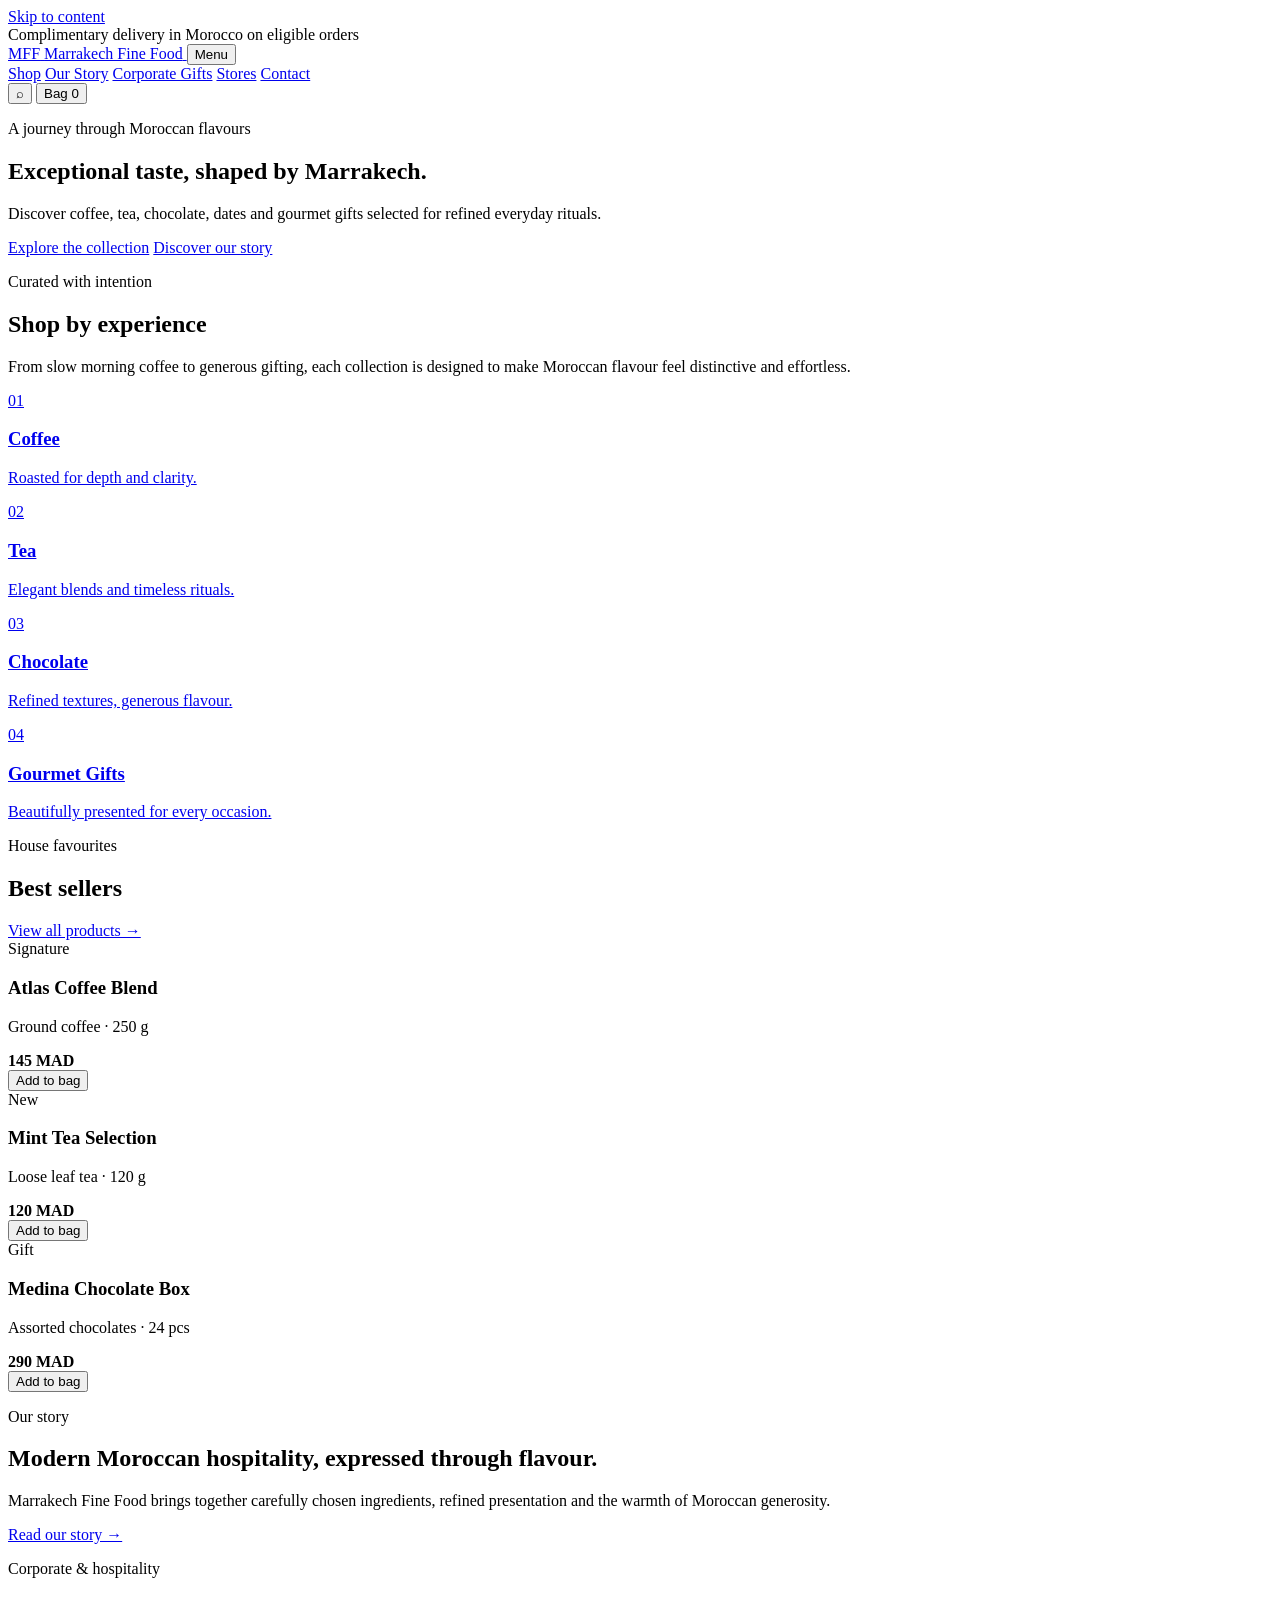
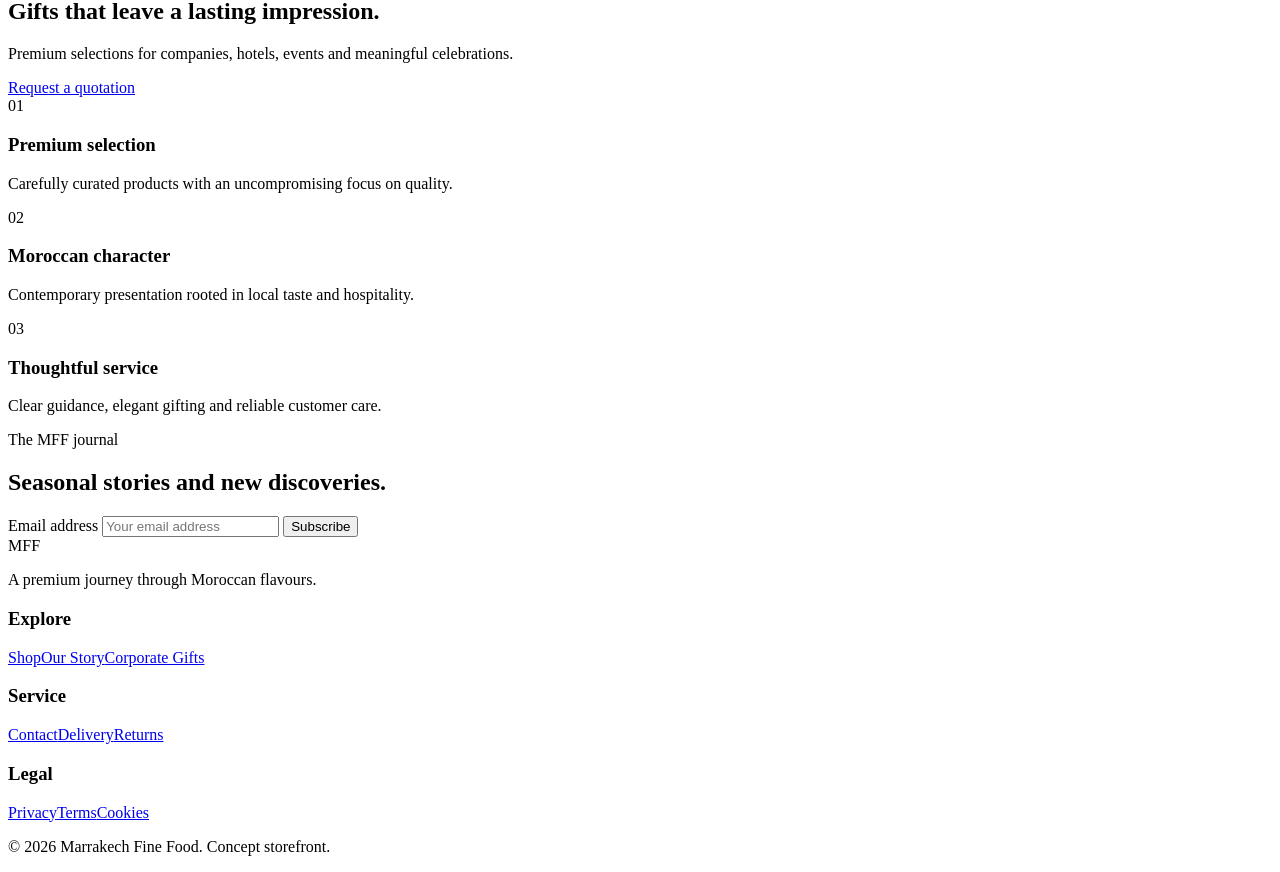
==== index.html @ 8bb1bcb6 "Build premium homepage structure" ====
<!doctype html>
<html lang="en">
<head>
  <meta charset="utf-8" />
  <meta name="viewport" content="width=device-width, initial-scale=1" />
  <meta name="description" content="Marrakech Fine Food — a premium journey through Moroccan flavours." />
  <title>Marrakech Fine Food</title>
  <link rel="preconnect" href="https://fonts.googleapis.com">
  <link rel="preconnect" href="https://fonts.gstatic.com" crossorigin>
  <link href="https://fonts.googleapis.com/css2?family=Cormorant+Garamond:wght@500;600;700&family=Inter:wght@400;500;600&display=swap" rel="stylesheet">
  <link rel="stylesheet" href="styles.css" />
</head>
<body>
  <a class="skip-link" href="#main">Skip to content</a>

  <div class="announcement">Complimentary delivery in Morocco on eligible orders</div>

  <header class="site-header">
    <a class="brand" href="#" aria-label="Marrakech Fine Food home">
      <span class="brand-mark">MFF</span>
      <span>Marrakech Fine Food</span>
    </a>

    <button class="menu-toggle" aria-expanded="false" aria-controls="primary-nav">Menu</button>

    <nav id="primary-nav" class="primary-nav" aria-label="Primary navigation">
      <a href="#shop">Shop</a>
      <a href="#story">Our Story</a>
      <a href="#gifts">Corporate Gifts</a>
      <a href="#stores">Stores</a>
      <a href="#contact">Contact</a>
    </nav>

    <div class="header-actions">
      <button class="icon-button" aria-label="Search">⌕</button>
      <button class="icon-button" aria-label="Shopping bag">Bag <span class="cart-count">0</span></button>
    </div>
  </header>

  <main id="main">
    <section class="hero">
      <div class="hero-overlay"></div>
      <div class="hero-content reveal">
        <p class="eyebrow">A journey through Moroccan flavours</p>
        <h1>Exceptional taste, shaped by Marrakech.</h1>
        <p class="hero-copy">Discover coffee, tea, chocolate, dates and gourmet gifts selected for refined everyday rituals.</p>
        <div class="hero-actions">
          <a class="button button-primary" href="#shop">Explore the collection</a>
          <a class="button button-secondary" href="#story">Discover our story</a>
        </div>
      </div>
    </section>

    <section id="shop" class="section section-intro">
      <div>
        <p class="eyebrow">Curated with intention</p>
        <h2>Shop by experience</h2>
      </div>
      <p>From slow morning coffee to generous gifting, each collection is designed to make Moroccan flavour feel distinctive and effortless.</p>
    </section>

    <section class="category-grid" aria-label="Featured categories">
      <a class="category-card category-coffee reveal" href="#">
        <span>01</span><h3>Coffee</h3><p>Roasted for depth and clarity.</p>
      </a>
      <a class="category-card category-tea reveal" href="#">
        <span>02</span><h3>Tea</h3><p>Elegant blends and timeless rituals.</p>
      </a>
      <a class="category-card category-chocolate reveal" href="#">
        <span>03</span><h3>Chocolate</h3><p>Refined textures, generous flavour.</p>
      </a>
      <a class="category-card category-gifts reveal" href="#">
        <span>04</span><h3>Gourmet Gifts</h3><p>Beautifully presented for every occasion.</p>
      </a>
    </section>

    <section class="section products-section">
      <div class="section-heading">
        <div><p class="eyebrow">House favourites</p><h2>Best sellers</h2></div>
        <a class="text-link" href="#">View all products →</a>
      </div>
      <div class="product-grid">
        <article class="product-card reveal">
          <div class="product-image product-image-one"><span>Signature</span></div>
          <div class="product-meta"><div><h3>Atlas Coffee Blend</h3><p>Ground coffee · 250 g</p></div><strong>145 MAD</strong></div>
          <button class="add-to-cart" data-product="Atlas Coffee Blend">Add to bag</button>
        </article>
        <article class="product-card reveal">
          <div class="product-image product-image-two"><span>New</span></div>
          <div class="product-meta"><div><h3>Mint Tea Selection</h3><p>Loose leaf tea · 120 g</p></div><strong>120 MAD</strong></div>
          <button class="add-to-cart" data-product="Mint Tea Selection">Add to bag</button>
        </article>
        <article class="product-card reveal">
          <div class="product-image product-image-three"><span>Gift</span></div>
          <div class="product-meta"><div><h3>Medina Chocolate Box</h3><p>Assorted chocolates · 24 pcs</p></div><strong>290 MAD</strong></div>
          <button class="add-to-cart" data-product="Medina Chocolate Box">Add to bag</button>
        </article>
      </div>
    </section>

    <section id="story" class="story-section">
      <div class="story-image" role="img" aria-label="Moroccan gourmet table styling"></div>
      <div class="story-content reveal">
        <p class="eyebrow">Our story</p>
        <h2>Modern Moroccan hospitality, expressed through flavour.</h2>
        <p>Marrakech Fine Food brings together carefully chosen ingredients, refined presentation and the warmth of Moroccan generosity.</p>
        <a class="text-link" href="#">Read our story →</a>
      </div>
    </section>

    <section id="gifts" class="gift-section">
      <div class="gift-content reveal">
        <p class="eyebrow">Corporate & hospitality</p>
        <h2>Gifts that leave a lasting impression.</h2>
        <p>Premium selections for companies, hotels, events and meaningful celebrations.</p>
        <a class="button button-light" href="#contact">Request a quotation</a>
      </div>
    </section>

    <section id="stores" class="section service-grid">
      <article><span>01</span><h3>Premium selection</h3><p>Carefully curated products with an uncompromising focus on quality.</p></article>
      <article><span>02</span><h3>Moroccan character</h3><p>Contemporary presentation rooted in local taste and hospitality.</p></article>
      <article><span>03</span><h3>Thoughtful service</h3><p>Clear guidance, elegant gifting and reliable customer care.</p></article>
    </section>

    <section id="contact" class="newsletter">
      <div><p class="eyebrow">The MFF journal</p><h2>Seasonal stories and new discoveries.</h2></div>
      <form class="newsletter-form">
        <label class="sr-only" for="email">Email address</label>
        <input id="email" name="email" type="email" placeholder="Your email address" required />
        <button type="submit">Subscribe</button>
      </form>
    </section>
  </main>

  <footer class="site-footer">
    <div class="footer-brand"><span class="brand-mark">MFF</span><p>A premium journey through Moroccan flavours.</p></div>
    <div><h3>Explore</h3><a href="#shop">Shop</a><a href="#story">Our Story</a><a href="#gifts">Corporate Gifts</a></div>
    <div><h3>Service</h3><a href="#contact">Contact</a><a href="#">Delivery</a><a href="#">Returns</a></div>
    <div><h3>Legal</h3><a href="#">Privacy</a><a href="#">Terms</a><a href="#">Cookies</a></div>
    <p class="copyright">© 2026 Marrakech Fine Food. Concept storefront.</p>
  </footer>

  <div class="toast" role="status" aria-live="polite"></div>
  <script src="script.js"></script>
</body>
</html>
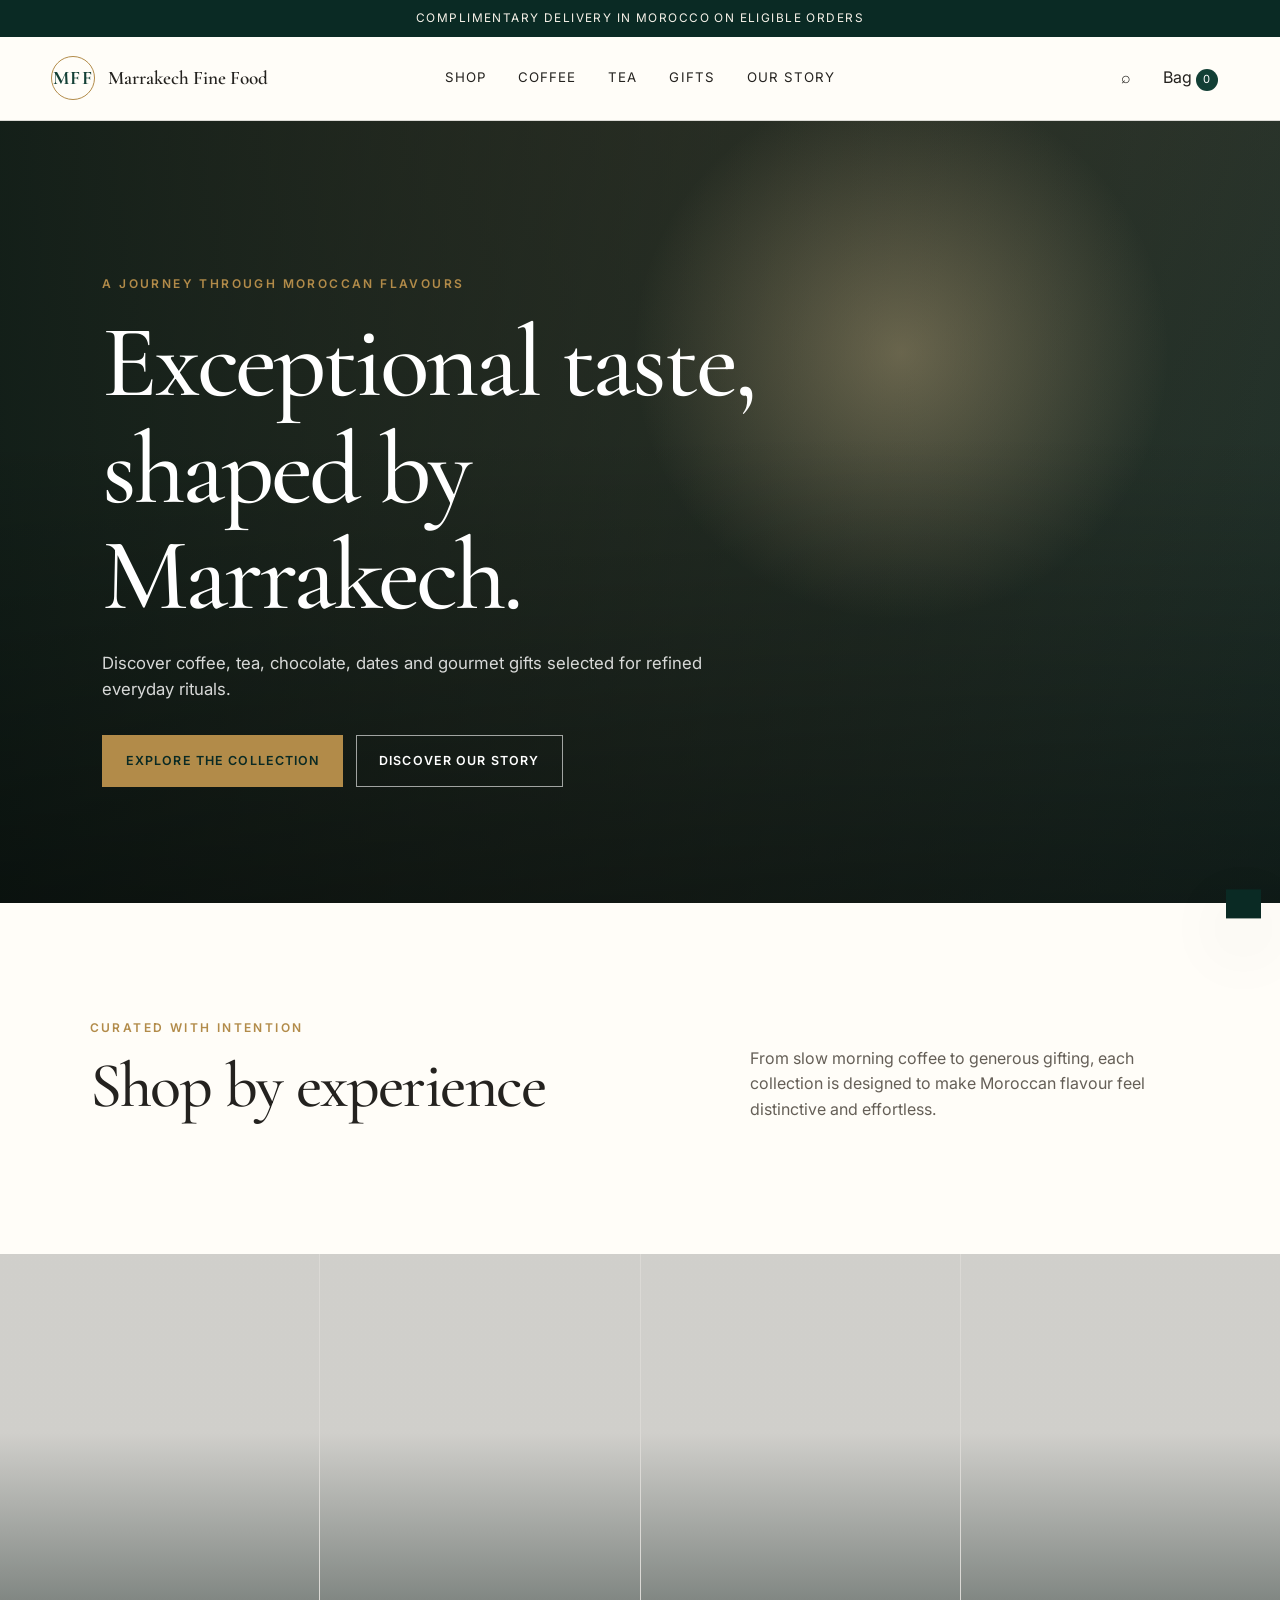
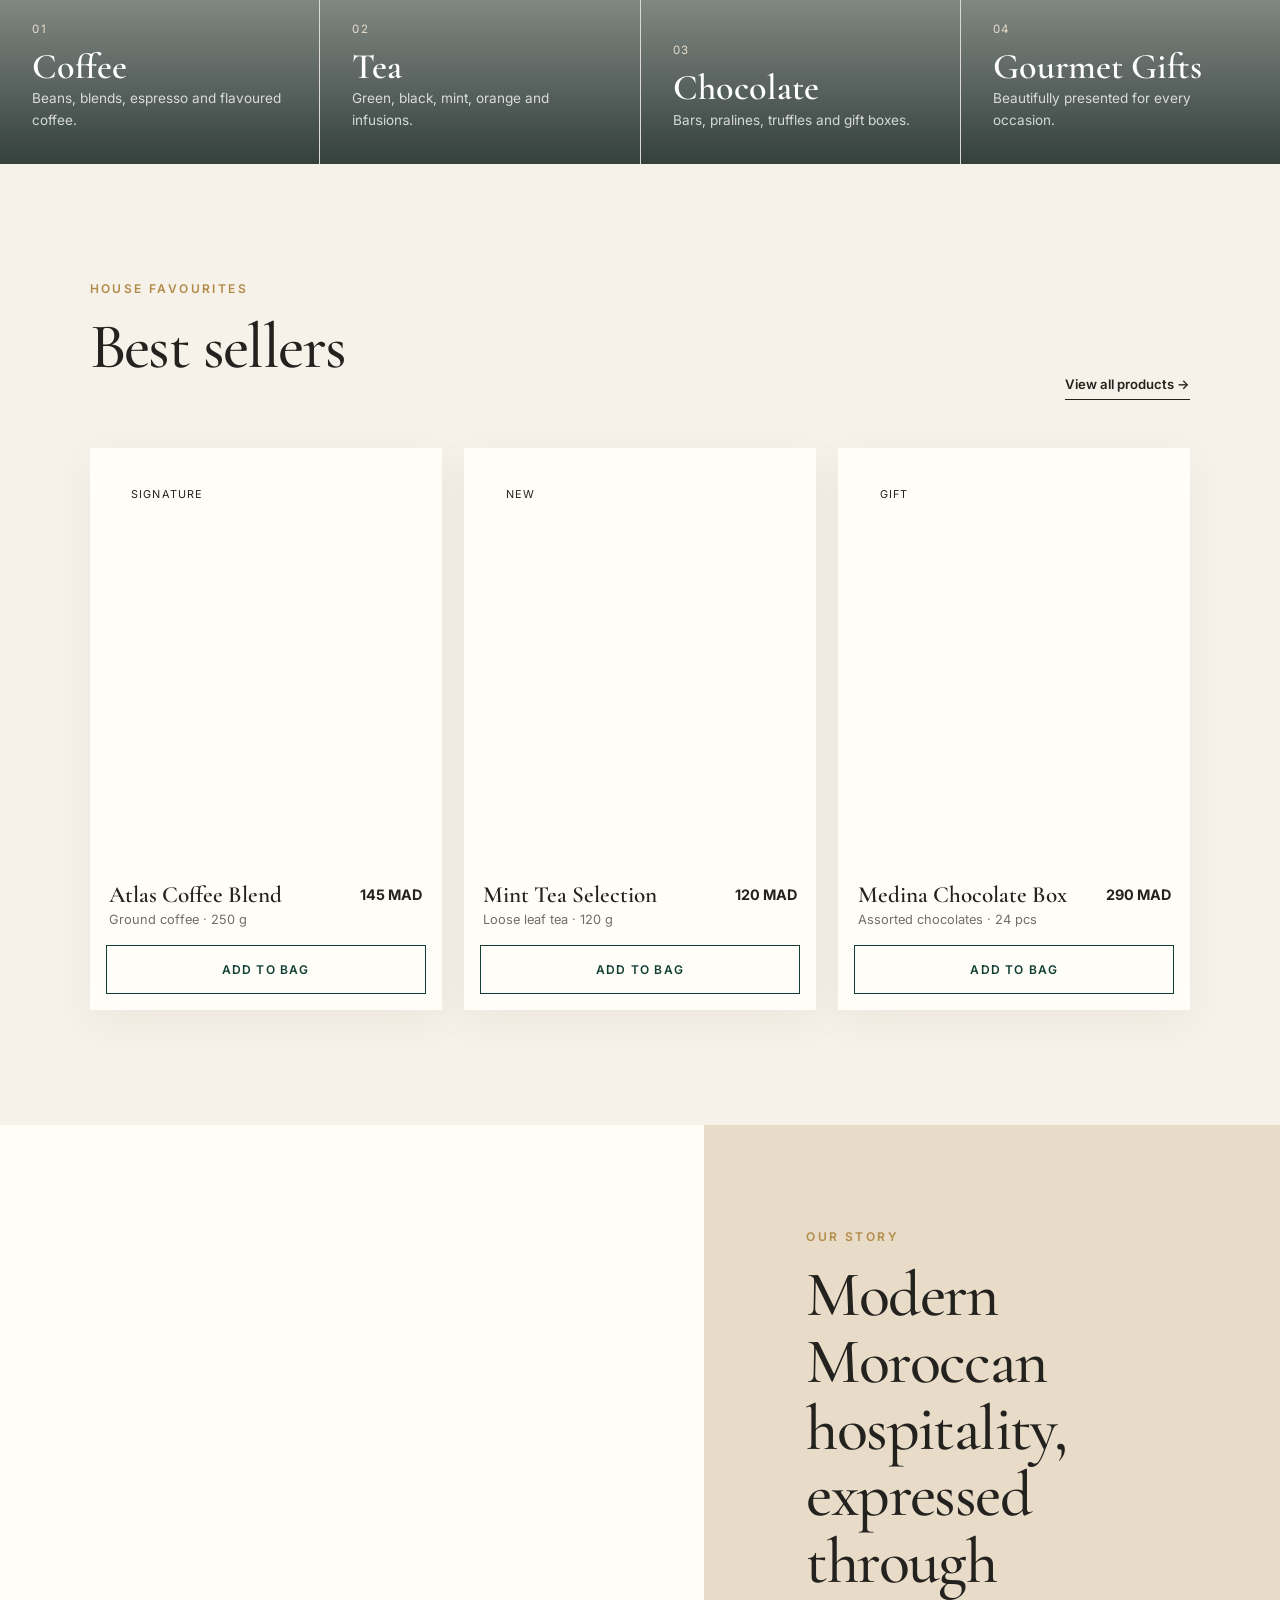
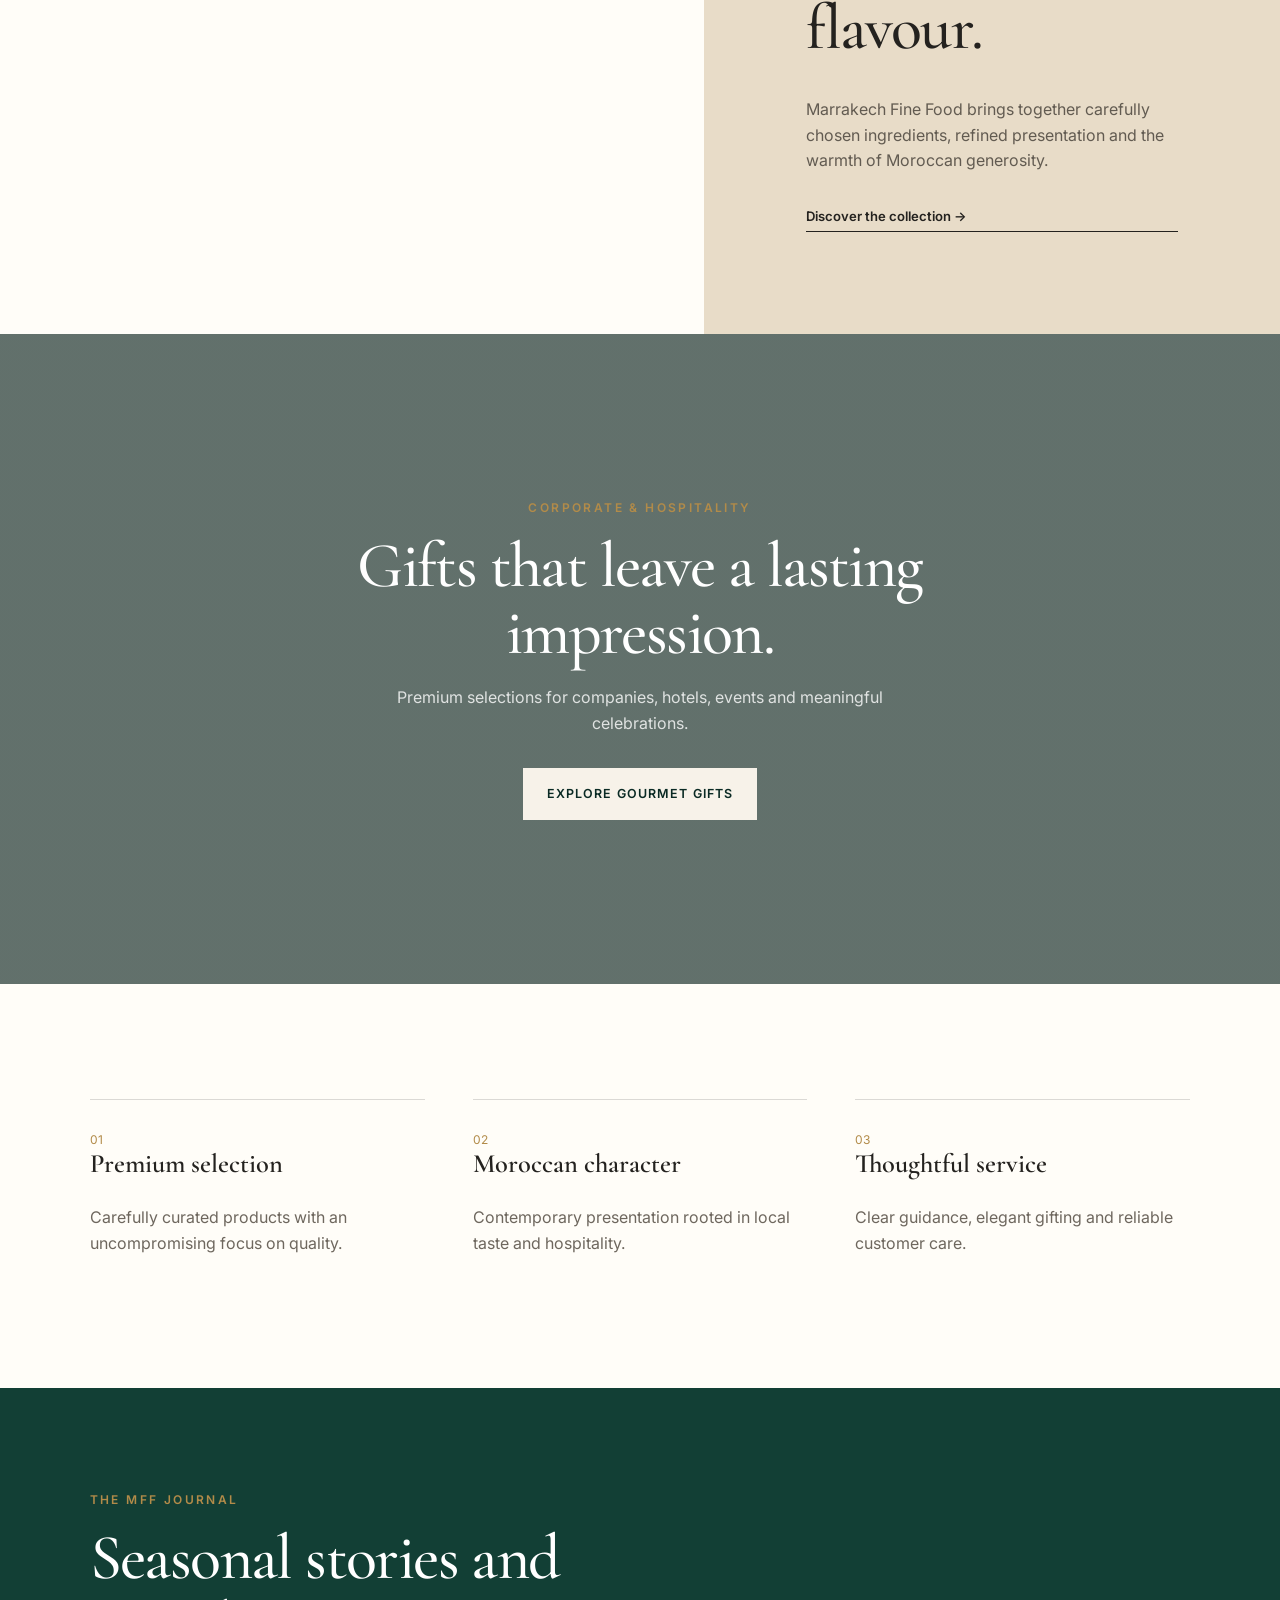
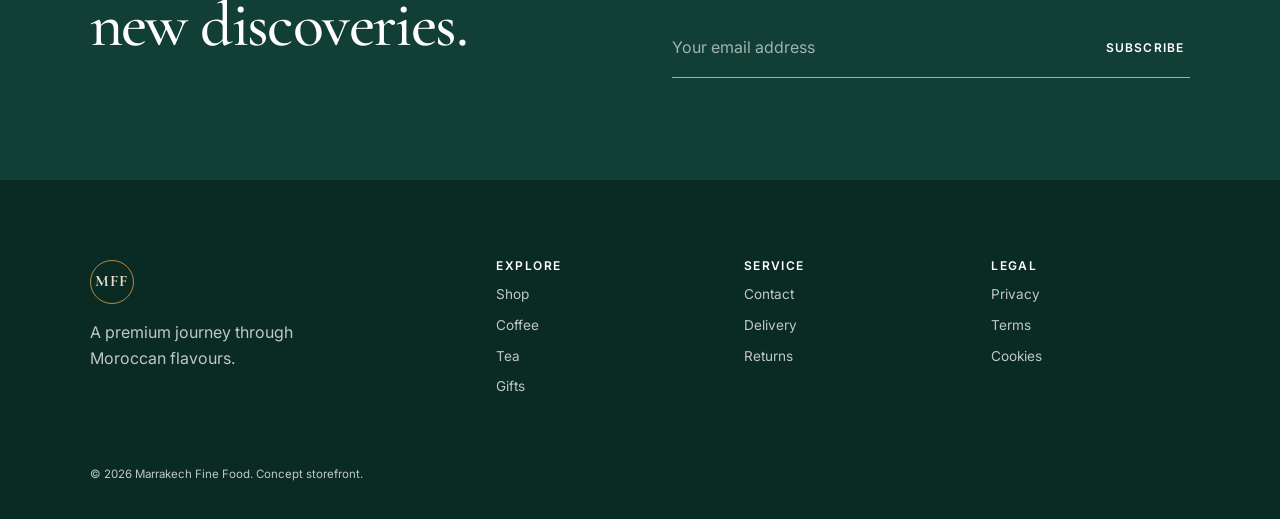
==== commit 062ba273: "Link homepage to multi-page shop architecture" ====
--- a/index.html
+++ b/index.html
@@ -1,147 +1 @@
-<!doctype html>
-<html lang="en">
-<head>
-  <meta charset="utf-8" />
-  <meta name="viewport" content="width=device-width, initial-scale=1" />
-  <meta name="description" content="Marrakech Fine Food — a premium journey through Moroccan flavours." />
-  <title>Marrakech Fine Food</title>
-  <link rel="preconnect" href="https://fonts.googleapis.com">
-  <link rel="preconnect" href="https://fonts.gstatic.com" crossorigin>
-  <link href="https://fonts.googleapis.com/css2?family=Cormorant+Garamond:wght@500;600;700&family=Inter:wght@400;500;600&display=swap" rel="stylesheet">
-  <link rel="stylesheet" href="styles.css" />
-</head>
-<body>
-  <a class="skip-link" href="#main">Skip to content</a>
-
-  <div class="announcement">Complimentary delivery in Morocco on eligible orders</div>
-
-  <header class="site-header">
-    <a class="brand" href="#" aria-label="Marrakech Fine Food home">
-      <span class="brand-mark">MFF</span>
-      <span>Marrakech Fine Food</span>
-    </a>
-
-    <button class="menu-toggle" aria-expanded="false" aria-controls="primary-nav">Menu</button>
-
-    <nav id="primary-nav" class="primary-nav" aria-label="Primary navigation">
-      <a href="#shop">Shop</a>
-      <a href="#story">Our Story</a>
-      <a href="#gifts">Corporate Gifts</a>
-      <a href="#stores">Stores</a>
-      <a href="#contact">Contact</a>
-    </nav>
-
-    <div class="header-actions">
-      <button class="icon-button" aria-label="Search">⌕</button>
-      <button class="icon-button" aria-label="Shopping bag">Bag <span class="cart-count">0</span></button>
-    </div>
-  </header>
-
-  <main id="main">
-    <section class="hero">
-      <div class="hero-overlay"></div>
-      <div class="hero-content reveal">
-        <p class="eyebrow">A journey through Moroccan flavours</p>
-        <h1>Exceptional taste, shaped by Marrakech.</h1>
-        <p class="hero-copy">Discover coffee, tea, chocolate, dates and gourmet gifts selected for refined everyday rituals.</p>
-        <div class="hero-actions">
-          <a class="button button-primary" href="#shop">Explore the collection</a>
-          <a class="button button-secondary" href="#story">Discover our story</a>
-        </div>
-      </div>
-    </section>
-
-    <section id="shop" class="section section-intro">
-      <div>
-        <p class="eyebrow">Curated with intention</p>
-        <h2>Shop by experience</h2>
-      </div>
-      <p>From slow morning coffee to generous gifting, each collection is designed to make Moroccan flavour feel distinctive and effortless.</p>
-    </section>
-
-    <section class="category-grid" aria-label="Featured categories">
-      <a class="category-card category-coffee reveal" href="#">
-        <span>01</span><h3>Coffee</h3><p>Roasted for depth and clarity.</p>
-      </a>
-      <a class="category-card category-tea reveal" href="#">
-        <span>02</span><h3>Tea</h3><p>Elegant blends and timeless rituals.</p>
-      </a>
-      <a class="category-card category-chocolate reveal" href="#">
-        <span>03</span><h3>Chocolate</h3><p>Refined textures, generous flavour.</p>
-      </a>
-      <a class="category-card category-gifts reveal" href="#">
-        <span>04</span><h3>Gourmet Gifts</h3><p>Beautifully presented for every occasion.</p>
-      </a>
-    </section>
-
-    <section class="section products-section">
-      <div class="section-heading">
-        <div><p class="eyebrow">House favourites</p><h2>Best sellers</h2></div>
-        <a class="text-link" href="#">View all products →</a>
-      </div>
-      <div class="product-grid">
-        <article class="product-card reveal">
-          <div class="product-image product-image-one"><span>Signature</span></div>
-          <div class="product-meta"><div><h3>Atlas Coffee Blend</h3><p>Ground coffee · 250 g</p></div><strong>145 MAD</strong></div>
-          <button class="add-to-cart" data-product="Atlas Coffee Blend">Add to bag</button>
-        </article>
-        <article class="product-card reveal">
-          <div class="product-image product-image-two"><span>New</span></div>
-          <div class="product-meta"><div><h3>Mint Tea Selection</h3><p>Loose leaf tea · 120 g</p></div><strong>120 MAD</strong></div>
-          <button class="add-to-cart" data-product="Mint Tea Selection">Add to bag</button>
-        </article>
-        <article class="product-card reveal">
-          <div class="product-image product-image-three"><span>Gift</span></div>
-          <div class="product-meta"><div><h3>Medina Chocolate Box</h3><p>Assorted chocolates · 24 pcs</p></div><strong>290 MAD</strong></div>
-          <button class="add-to-cart" data-product="Medina Chocolate Box">Add to bag</button>
-        </article>
-      </div>
-    </section>
-
-    <section id="story" class="story-section">
-      <div class="story-image" role="img" aria-label="Moroccan gourmet table styling"></div>
-      <div class="story-content reveal">
-        <p class="eyebrow">Our story</p>
-        <h2>Modern Moroccan hospitality, expressed through flavour.</h2>
-        <p>Marrakech Fine Food brings together carefully chosen ingredients, refined presentation and the warmth of Moroccan generosity.</p>
-        <a class="text-link" href="#">Read our story →</a>
-      </div>
-    </section>
-
-    <section id="gifts" class="gift-section">
-      <div class="gift-content reveal">
-        <p class="eyebrow">Corporate & hospitality</p>
-        <h2>Gifts that leave a lasting impression.</h2>
-        <p>Premium selections for companies, hotels, events and meaningful celebrations.</p>
-        <a class="button button-light" href="#contact">Request a quotation</a>
-      </div>
-    </section>
-
-    <section id="stores" class="section service-grid">
-      <article><span>01</span><h3>Premium selection</h3><p>Carefully curated products with an uncompromising focus on quality.</p></article>
-      <article><span>02</span><h3>Moroccan character</h3><p>Contemporary presentation rooted in local taste and hospitality.</p></article>
-      <article><span>03</span><h3>Thoughtful service</h3><p>Clear guidance, elegant gifting and reliable customer care.</p></article>
-    </section>
-
-    <section id="contact" class="newsletter">
-      <div><p class="eyebrow">The MFF journal</p><h2>Seasonal stories and new discoveries.</h2></div>
-      <form class="newsletter-form">
-        <label class="sr-only" for="email">Email address</label>
-        <input id="email" name="email" type="email" placeholder="Your email address" required />
-        <button type="submit">Subscribe</button>
-      </form>
-    </section>
-  </main>
-
-  <footer class="site-footer">
-    <div class="footer-brand"><span class="brand-mark">MFF</span><p>A premium journey through Moroccan flavours.</p></div>
-    <div><h3>Explore</h3><a href="#shop">Shop</a><a href="#story">Our Story</a><a href="#gifts">Corporate Gifts</a></div>
-    <div><h3>Service</h3><a href="#contact">Contact</a><a href="#">Delivery</a><a href="#">Returns</a></div>
-    <div><h3>Legal</h3><a href="#">Privacy</a><a href="#">Terms</a><a href="#">Cookies</a></div>
-    <p class="copyright">© 2026 Marrakech Fine Food. Concept storefront.</p>
-  </footer>
-
-  <div class="toast" role="status" aria-live="polite"></div>
-  <script src="script.js"></script>
-</body>
-</html>+<!doctype html><html lang="en"><head><meta charset="utf-8"><meta name="viewport" content="width=device-width,initial-scale=1"><meta name="description" content="Marrakech Fine Food — a premium journey through Moroccan flavours."><title>Marrakech Fine Food</title><link rel="preconnect" href="https://fonts.googleapis.com"><link rel="preconnect" href="https://fonts.gstatic.com" crossorigin><link href="https://fonts.googleapis.com/css2?family=Cormorant+Garamond:wght@500;600;700&family=Inter:wght@400;500;600&display=swap" rel="stylesheet"><link rel="stylesheet" href="styles.css"></head><body><a class="skip-link" href="#main">Skip to content</a><div class="announcement">Complimentary delivery in Morocco on eligible orders</div><header class="site-header"><a class="brand" href="index.html" aria-label="Marrakech Fine Food home"><span class="brand-mark">MFF</span><span>Marrakech Fine Food</span></a><button class="menu-toggle" aria-expanded="false" aria-controls="primary-nav">Menu</button><nav id="primary-nav" class="primary-nav" aria-label="Primary navigation"><a href="shop.html">Shop</a><a href="coffee.html">Coffee</a><a href="tea.html">Tea</a><a href="gifts.html">Gifts</a><a href="#story">Our Story</a></nav><div class="header-actions"><button class="icon-button" aria-label="Search">⌕</button><button class="icon-button" aria-label="Shopping bag">Bag <span class="cart-count">0</span></button></div></header><main id="main"><section class="hero"><div class="hero-overlay"></div><div class="hero-content reveal"><p class="eyebrow">A journey through Moroccan flavours</p><h1>Exceptional taste, shaped by Marrakech.</h1><p class="hero-copy">Discover coffee, tea, chocolate, dates and gourmet gifts selected for refined everyday rituals.</p><div class="hero-actions"><a class="button button-primary" href="shop.html">Explore the collection</a><a class="button button-secondary" href="#story">Discover our story</a></div></div></section><section id="shop" class="section section-intro"><div><p class="eyebrow">Curated with intention</p><h2>Shop by experience</h2></div><p>From slow morning coffee to generous gifting, each collection is designed to make Moroccan flavour feel distinctive and effortless.</p></section><section class="category-grid" aria-label="Featured categories"><a class="category-card category-coffee reveal" href="coffee.html"><span>01</span><h3>Coffee</h3><p>Beans, blends, espresso and flavoured coffee.</p></a><a class="category-card category-tea reveal" href="tea.html"><span>02</span><h3>Tea</h3><p>Green, black, mint, orange and infusions.</p></a><a class="category-card category-chocolate reveal" href="chocolate.html"><span>03</span><h3>Chocolate</h3><p>Bars, pralines, truffles and gift boxes.</p></a><a class="category-card category-gifts reveal" href="gifts.html"><span>04</span><h3>Gourmet Gifts</h3><p>Beautifully presented for every occasion.</p></a></section><section class="section products-section"><div class="section-heading"><div><p class="eyebrow">House favourites</p><h2>Best sellers</h2></div><a class="text-link" href="shop.html">View all products →</a></div><div class="product-grid"><article class="product-card reveal"><a href="product.html?id=atlas-blend"><div class="product-image product-image-one"><span>Signature</span></div><div class="product-meta"><div><h3>Atlas Coffee Blend</h3><p>Ground coffee · 250 g</p></div><strong>145 MAD</strong></div></a><button class="add-to-cart" data-product="Atlas Coffee Blend" data-id="atlas-blend">Add to bag</button></article><article class="product-card reveal"><a href="product.html?id=mint-tea"><div class="product-image product-image-two"><span>New</span></div><div class="product-meta"><div><h3>Mint Tea Selection</h3><p>Loose leaf tea · 120 g</p></div><strong>120 MAD</strong></div></a><button class="add-to-cart" data-product="Mint Tea Selection" data-id="mint-tea">Add to bag</button></article><article class="product-card reveal"><a href="product.html?id=medina-chocolate"><div class="product-image product-image-three"><span>Gift</span></div><div class="product-meta"><div><h3>Medina Chocolate Box</h3><p>Assorted chocolates · 24 pcs</p></div><strong>290 MAD</strong></div></a><button class="add-to-cart" data-product="Medina Chocolate Box" data-id="medina-chocolate">Add to bag</button></article></div></section><section id="story" class="story-section"><div class="story-image" role="img" aria-label="Moroccan gourmet table styling"></div><div class="story-content reveal"><p class="eyebrow">Our story</p><h2>Modern Moroccan hospitality, expressed through flavour.</h2><p>Marrakech Fine Food brings together carefully chosen ingredients, refined presentation and the warmth of Moroccan generosity.</p><a class="text-link" href="shop.html">Discover the collection →</a></div></section><section id="gifts" class="gift-section"><div class="gift-content reveal"><p class="eyebrow">Corporate & hospitality</p><h2>Gifts that leave a lasting impression.</h2><p>Premium selections for companies, hotels, events and meaningful celebrations.</p><a class="button button-light" href="gifts.html">Explore gourmet gifts</a></div></section><section id="stores" class="section service-grid"><article><span>01</span><h3>Premium selection</h3><p>Carefully curated products with an uncompromising focus on quality.</p></article><article><span>02</span><h3>Moroccan character</h3><p>Contemporary presentation rooted in local taste and hospitality.</p></article><article><span>03</span><h3>Thoughtful service</h3><p>Clear guidance, elegant gifting and reliable customer care.</p></article></section><section id="contact" class="newsletter"><div><p class="eyebrow">The MFF journal</p><h2>Seasonal stories and new discoveries.</h2></div><form class="newsletter-form"><label class="sr-only" for="email">Email address</label><input id="email" name="email" type="email" placeholder="Your email address" required><button type="submit">Subscribe</button></form></section></main><footer class="site-footer"><div class="footer-brand"><span class="brand-mark">MFF</span><p>A premium journey through Moroccan flavours.</p></div><div><h3>Explore</h3><a href="shop.html">Shop</a><a href="coffee.html">Coffee</a><a href="tea.html">Tea</a><a href="gifts.html">Gifts</a></div><div><h3>Service</h3><a href="#contact">Contact</a><a href="#">Delivery</a><a href="#">Returns</a></div><div><h3>Legal</h3><a href="#">Privacy</a><a href="#">Terms</a><a href="#">Cookies</a></div><p class="copyright">© 2026 Marrakech Fine Food. Concept storefront.</p></footer><div class="toast" role="status" aria-live="polite"></div><script src="script.js"></script></body></html>
--- a/styles.css
+++ b/styles.css
@@ -0,0 +1,156 @@
+:root {
+  --emerald: #123f35;
+  --emerald-dark: #0a2a24;
+  --gold: #b28b49;
+  --ivory: #f7f2e9;
+  --sand: #e8dcc8;
+  --terracotta: #a85f43;
+  --charcoal: #24221f;
+  --white: #fffdf8;
+  --line: rgba(36, 34, 31, .16);
+  --shadow: 0 24px 70px rgba(26, 38, 33, .12);
+  --serif: "Cormorant Garamond", Georgia, serif;
+  --sans: "Inter", Arial, sans-serif;
+}
+
+* { box-sizing: border-box; }
+html { scroll-behavior: smooth; }
+body { margin: 0; color: var(--charcoal); background: var(--white); font-family: var(--sans); line-height: 1.6; }
+a { color: inherit; text-decoration: none; }
+button, input { font: inherit; }
+button { cursor: pointer; }
+
+.skip-link { position: fixed; top: -100px; left: 1rem; z-index: 100; background: white; padding: .8rem 1rem; }
+.skip-link:focus { top: 1rem; }
+.sr-only { position: absolute; width: 1px; height: 1px; padding: 0; margin: -1px; overflow: hidden; clip: rect(0,0,0,0); white-space: nowrap; border: 0; }
+
+.announcement { background: var(--emerald-dark); color: var(--ivory); text-align: center; padding: .55rem 1rem; font-size: .74rem; letter-spacing: .12em; text-transform: uppercase; }
+.site-header { position: sticky; top: 0; z-index: 30; display: grid; grid-template-columns: 1fr auto 1fr; align-items: center; min-height: 84px; padding: 0 clamp(1.2rem, 4vw, 4rem); background: rgba(255,253,248,.92); border-bottom: 1px solid var(--line); backdrop-filter: blur(18px); }
+.brand { display: inline-flex; align-items: center; gap: .8rem; font-family: var(--serif); font-size: 1.2rem; font-weight: 600; }
+.brand-mark { display: grid; place-items: center; width: 44px; aspect-ratio: 1; border: 1px solid var(--gold); border-radius: 50%; color: var(--emerald); font-family: var(--serif); font-weight: 700; letter-spacing: .08em; }
+.primary-nav { display: flex; gap: 2rem; font-size: .83rem; text-transform: uppercase; letter-spacing: .08em; }
+.primary-nav a, .site-footer a { transition: color .2s ease; }
+.primary-nav a:hover, .site-footer a:hover { color: var(--gold); }
+.header-actions { justify-self: end; display: flex; gap: .6rem; }
+.icon-button, .menu-toggle { border: 0; background: transparent; padding: .7rem; color: inherit; }
+.menu-toggle { display: none; }
+.cart-count { display: inline-grid; place-items: center; min-width: 1.35rem; height: 1.35rem; border-radius: 999px; background: var(--emerald); color: white; font-size: .7rem; }
+
+.hero { position: relative; min-height: calc(100vh - 118px); display: flex; align-items: flex-end; overflow: hidden; background: linear-gradient(125deg, #5e4934, #1e332d); }
+.hero::before { content: ""; position: absolute; inset: 0; background: radial-gradient(circle at 70% 30%, rgba(231,203,151,.35), transparent 25%), linear-gradient(90deg, rgba(7,24,20,.86), rgba(7,24,20,.18)), url("https://images.unsplash.com/photo-1547592180-85f173990554?auto=format&fit=crop&w=2200&q=85") center/cover; transform: scale(1.02); animation: slowZoom 18s ease-in-out infinite alternate; }
+.hero-overlay { position: absolute; inset: 0; background: linear-gradient(0deg, rgba(0,0,0,.42), transparent 60%); }
+.hero-content { position: relative; z-index: 1; width: min(780px, 90%); margin: 0 0 clamp(4rem, 9vw, 8rem) clamp(1.3rem, 8vw, 9rem); color: white; }
+.eyebrow { margin: 0 0 1rem; color: var(--gold); font-size: .75rem; font-weight: 600; letter-spacing: .2em; text-transform: uppercase; }
+h1, h2, h3 { font-family: var(--serif); line-height: 1.04; margin-top: 0; }
+h1 { max-width: 760px; margin-bottom: 1.3rem; font-size: clamp(3.5rem, 8vw, 7.5rem); font-weight: 500; letter-spacing: -.03em; }
+h2 { margin-bottom: 1.2rem; font-size: clamp(2.6rem, 5vw, 4.8rem); font-weight: 500; letter-spacing: -.025em; }
+h3 { font-size: 1.65rem; font-weight: 600; }
+.hero-copy { max-width: 600px; margin-bottom: 2rem; font-size: 1.05rem; color: rgba(255,255,255,.83); }
+.hero-actions { display: flex; flex-wrap: wrap; gap: .8rem; }
+.button { display: inline-flex; align-items: center; justify-content: center; min-height: 52px; padding: .85rem 1.4rem; border: 1px solid transparent; font-size: .78rem; font-weight: 600; letter-spacing: .09em; text-transform: uppercase; transition: transform .2s ease, background .2s ease, color .2s ease; }
+.button:hover { transform: translateY(-2px); }
+.button-primary { background: var(--gold); color: var(--emerald-dark); }
+.button-secondary { border-color: rgba(255,255,255,.6); color: white; }
+.button-light { background: var(--ivory); color: var(--emerald-dark); }
+
+.section { padding: clamp(4rem, 9vw, 8rem) clamp(1.2rem, 7vw, 7rem); }
+.section-intro { display: grid; grid-template-columns: 1.15fr .85fr; gap: 4rem; align-items: end; }
+.section-intro p:last-child { max-width: 570px; color: #655f57; }
+.category-grid { display: grid; grid-template-columns: repeat(4, 1fr); gap: 1px; background: var(--line); }
+.category-card { position: relative; min-height: 510px; padding: 2rem; display: flex; flex-direction: column; justify-content: flex-end; overflow: hidden; isolation: isolate; color: white; }
+.category-card::before { content: ""; position: absolute; inset: 0; z-index: -2; background-position: center; background-size: cover; transition: transform .7s ease; }
+.category-card::after { content: ""; position: absolute; inset: 0; z-index: -1; background: linear-gradient(0deg, rgba(5,22,18,.78), rgba(5,22,18,.05) 65%); }
+.category-card:hover::before { transform: scale(1.05); }
+.category-coffee::before { background-image: url("https://images.unsplash.com/photo-1495474472287-4d71bcdd2085?auto=format&fit=crop&w=900&q=80"); }
+.category-tea::before { background-image: url("https://images.unsplash.com/photo-1544787219-7f47ccb76574?auto=format&fit=crop&w=900&q=80"); }
+.category-chocolate::before { background-image: url("https://images.unsplash.com/photo-1549007994-cb92caebd54b?auto=format&fit=crop&w=900&q=80"); }
+.category-gifts::before { background-image: url("https://images.unsplash.com/photo-1607344645866-009c320b63e0?auto=format&fit=crop&w=900&q=80"); }
+.category-card span { color: var(--sand); font-size: .72rem; letter-spacing: .15em; }
+.category-card h3 { margin: .6rem 0 .2rem; font-size: 2.25rem; }
+.category-card p { margin: 0; color: rgba(255,255,255,.78); font-size: .85rem; }
+
+.products-section { background: var(--ivory); }
+.section-heading { display: flex; align-items: end; justify-content: space-between; gap: 2rem; margin-bottom: 3rem; }
+.text-link { font-weight: 600; font-size: .82rem; border-bottom: 1px solid currentColor; padding-bottom: .25rem; }
+.product-grid { display: grid; grid-template-columns: repeat(3, 1fr); gap: 1.4rem; }
+.product-card { background: var(--white); padding: 1rem; box-shadow: 0 12px 40px rgba(40,33,22,.05); }
+.product-image { position: relative; aspect-ratio: 4/5; background-size: cover; background-position: center; }
+.product-image span { position: absolute; top: 1rem; left: 1rem; padding: .35rem .6rem; background: rgba(255,253,248,.88); font-size: .68rem; letter-spacing: .1em; text-transform: uppercase; }
+.product-image-one { background-image: url("https://images.unsplash.com/photo-1442512595331-e89e73853f31?auto=format&fit=crop&w=900&q=80"); }
+.product-image-two { background-image: url("https://images.unsplash.com/photo-1597318181409-cf64d0b5d8a2?auto=format&fit=crop&w=900&q=80"); }
+.product-image-three { background-image: url("https://images.unsplash.com/photo-1575377427642-087cf684f29d?auto=format&fit=crop&w=900&q=80"); }
+.product-meta { display: flex; justify-content: space-between; gap: 1rem; padding: 1.2rem .2rem .9rem; }
+.product-meta h3 { margin-bottom: .2rem; font-size: 1.45rem; }
+.product-meta p { margin: 0; color: #746d64; font-size: .8rem; }
+.product-meta strong { white-space: nowrap; font-size: .9rem; }
+.add-to-cart { width: 100%; border: 1px solid var(--emerald); background: transparent; color: var(--emerald); padding: .85rem; font-size: .75rem; font-weight: 600; text-transform: uppercase; letter-spacing: .1em; transition: all .2s ease; }
+.add-to-cart:hover { background: var(--emerald); color: white; }
+
+.story-section { display: grid; grid-template-columns: 1.1fr .9fr; min-height: 730px; }
+.story-image { min-height: 600px; background: url("https://images.unsplash.com/photo-1533777857889-4be7c70b33f7?auto=format&fit=crop&w=1400&q=85") center/cover; }
+.story-content { display: flex; flex-direction: column; justify-content: center; padding: clamp(3rem, 8vw, 8rem); background: var(--sand); }
+.story-content p:not(.eyebrow) { color: #625b51; margin-bottom: 2rem; }
+.gift-section { min-height: 650px; display: grid; place-items: center; padding: 4rem 1.3rem; text-align: center; color: white; background: linear-gradient(rgba(9,33,28,.64), rgba(9,33,28,.64)), url("https://images.unsplash.com/photo-1549465220-1a8b9238cd48?auto=format&fit=crop&w=2000&q=85") center/cover fixed; }
+.gift-content { max-width: 760px; }
+.gift-content p:not(.eyebrow) { margin: 0 auto 2rem; max-width: 580px; color: rgba(255,255,255,.8); }
+.service-grid { display: grid; grid-template-columns: repeat(3, 1fr); gap: 3rem; }
+.service-grid article { border-top: 1px solid var(--line); padding-top: 1.6rem; }
+.service-grid span { color: var(--gold); font-size: .75rem; }
+.service-grid p { color: #6e675e; }
+.newsletter { display: grid; grid-template-columns: 1fr 1fr; gap: 4rem; align-items: end; padding: clamp(4rem, 8vw, 7rem) clamp(1.2rem, 7vw, 7rem); background: var(--emerald); color: white; }
+.newsletter-form { display: flex; border-bottom: 1px solid rgba(255,255,255,.6); }
+.newsletter-form input { flex: 1; min-width: 0; padding: 1rem 0; border: 0; outline: 0; background: transparent; color: white; }
+.newsletter-form input::placeholder { color: rgba(255,255,255,.6); }
+.newsletter-form button { border: 0; background: transparent; color: white; font-size: .75rem; font-weight: 600; letter-spacing: .1em; text-transform: uppercase; }
+.site-footer { position: relative; display: grid; grid-template-columns: 1.8fr repeat(3, 1fr); gap: 3rem; padding: 5rem clamp(1.2rem, 7vw, 7rem) 7rem; background: var(--emerald-dark); color: rgba(255,255,255,.74); }
+.footer-brand { max-width: 270px; }
+.footer-brand .brand-mark { color: var(--sand); }
+.site-footer h3 { color: white; font-family: var(--sans); font-size: .75rem; letter-spacing: .12em; text-transform: uppercase; }
+.site-footer a { display: block; margin: .55rem 0; font-size: .85rem; }
+.copyright { position: absolute; left: clamp(1.2rem, 7vw, 7rem); bottom: 1.5rem; font-size: .72rem; }
+.toast { position: fixed; right: 1.2rem; bottom: 1.2rem; z-index: 60; transform: translateY(130%); padding: .9rem 1.1rem; background: var(--emerald-dark); color: white; box-shadow: var(--shadow); transition: transform .25s ease; }
+.toast.is-visible { transform: translateY(0); }
+.reveal { opacity: 0; transform: translateY(22px); transition: opacity .75s ease, transform .75s ease; }
+.reveal.is-visible { opacity: 1; transform: none; }
+
+@keyframes slowZoom { from { transform: scale(1.02); } to { transform: scale(1.09); } }
+
+@media (max-width: 980px) {
+  .site-header { grid-template-columns: 1fr auto; }
+  .menu-toggle { display: block; justify-self: end; }
+  .header-actions { display: none; }
+  .primary-nav { position: fixed; inset: 118px 0 auto; display: none; flex-direction: column; gap: 0; padding: 1rem 1.4rem 2rem; background: var(--white); border-bottom: 1px solid var(--line); }
+  .primary-nav.is-open { display: flex; }
+  .primary-nav a { padding: 1rem 0; border-bottom: 1px solid var(--line); }
+  .section-intro, .story-section, .newsletter { grid-template-columns: 1fr; }
+  .category-grid { grid-template-columns: repeat(2, 1fr); }
+  .product-grid { grid-template-columns: 1fr 1fr; }
+  .product-card:last-child { grid-column: 1 / -1; max-width: calc(50% - .7rem); }
+  .story-content { min-height: 500px; }
+}
+
+@media (max-width: 640px) {
+  .announcement { font-size: .62rem; }
+  .site-header { min-height: 72px; padding-inline: 1rem; }
+  .brand > span:last-child { display: none; }
+  .hero { min-height: 78vh; }
+  .hero-content { margin: 0 1.2rem 3rem; width: auto; }
+  h1 { font-size: clamp(3.1rem, 15vw, 4.5rem); }
+  h2 { font-size: 2.75rem; }
+  .button { width: 100%; }
+  .section-intro { gap: 1rem; }
+  .category-grid, .product-grid, .service-grid, .site-footer { grid-template-columns: 1fr; }
+  .category-card { min-height: 390px; }
+  .product-card:last-child { grid-column: auto; max-width: none; }
+  .section-heading { align-items: start; flex-direction: column; }
+  .story-section { min-height: auto; }
+  .story-image { min-height: 420px; }
+  .gift-section { background-attachment: scroll; }
+  .newsletter { gap: 1.5rem; }
+  .site-footer { padding-bottom: 6rem; }
+}
+
+@media (prefers-reduced-motion: reduce) {
+  *, *::before, *::after { scroll-behavior: auto !important; animation: none !important; transition-duration: .01ms !important; }
+  .reveal { opacity: 1; transform: none; }
+}
